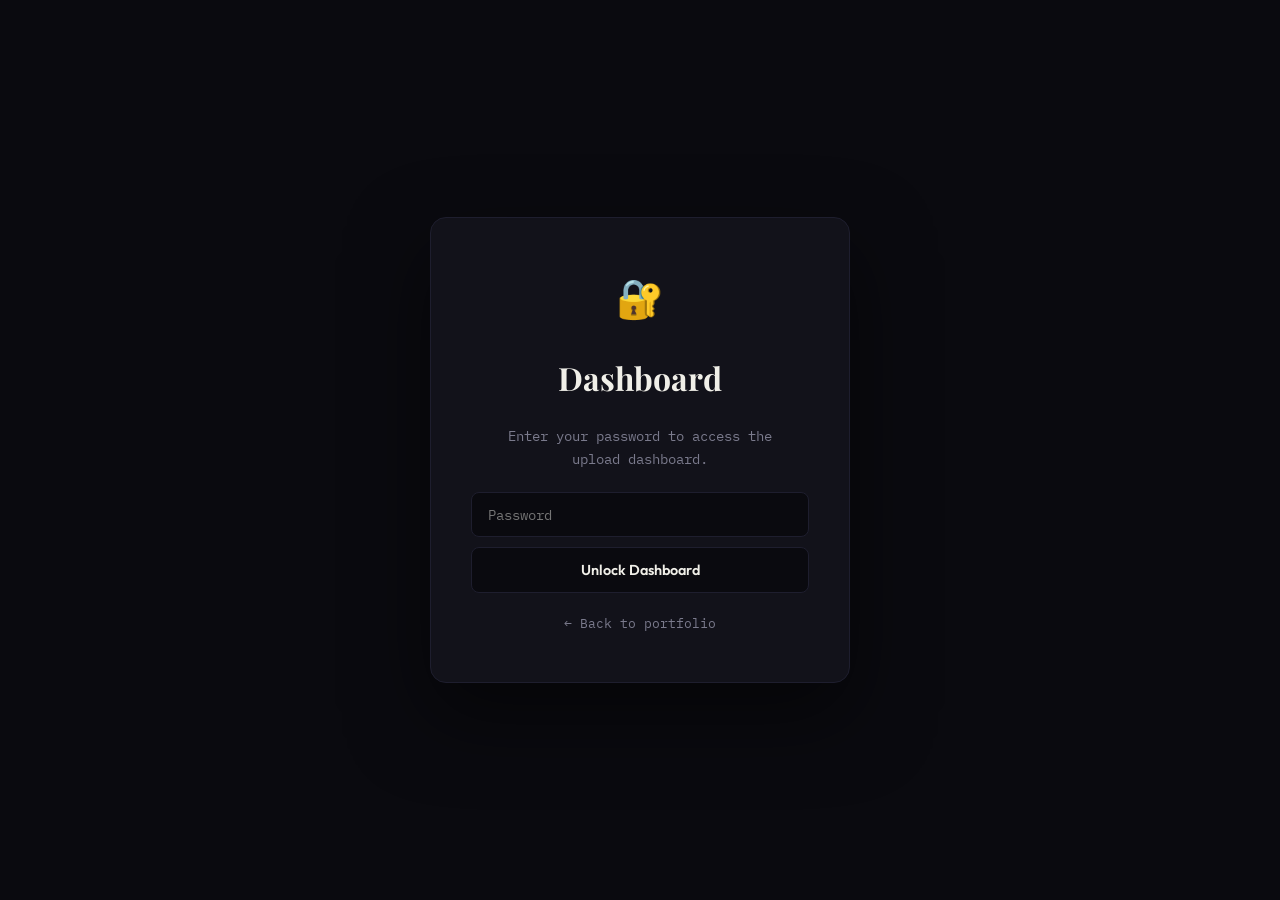
==== upload.html @ 0a5d7e44 "feat: add album notes/descriptions, photo notes, and direct link to live gallery" ====
<!DOCTYPE html>
<html lang="en">
<head>
  <meta charset="UTF-8" />
  <meta name="viewport" content="width=device-width, initial-scale=1.0" />
  <title>Upload Dashboard — Abdul Majeed</title>
  <meta name="robots" content="noindex, nofollow" />
  <link rel="preconnect" href="https://fonts.googleapis.com" />
  <link rel="preconnect" href="https://fonts.gstatic.com" crossorigin />
  <link href="https://fonts.googleapis.com/css2?family=Playfair+Display:wght@400;600;700;900&family=IBM+Plex+Mono:wght@300;400;500&family=Outfit:wght@300;400;500;600;700&display=swap" rel="stylesheet" />
  <link rel="stylesheet" href="style.css" />
  <link rel="stylesheet" href="upload.css?v=3" />
</head>
<body>

  <!-- ─── LOGIN SCREEN ──────────────────────────────────────────── -->
  <div id="login-screen" class="login-screen">
    <div class="login-card">
      <span style="font-size:2.4rem;">🔐</span>
      <h1 class="login-title">Dashboard</h1>
      <p class="login-sub">Enter your password to access the upload dashboard.</p>
      <div style="width:100%;display:flex;flex-direction:column;gap:10px;">
        <input
          id="password-input"
          type="password"
          placeholder="Password"
          autocomplete="current-password"
          style="
            width:100%;box-sizing:border-box;
            background:var(--bg);border:1px solid var(--border);
            border-radius:8px;padding:12px 16px;
            font-family:var(--font-body);font-size:0.9rem;
            color:var(--text);transition:border-color 0.2s;
          "
        />
        <p id="pw-error" style="color:#f07070;font-family:var(--font-body);font-size:0.78rem;display:none;margin:0;">
          ✕ Incorrect password. Try again.
        </p>
        <button id="pw-submit" class="btn-google">Unlock Dashboard</button>
      </div>
      <a href="index.html" class="login-back">← Back to portfolio</a>
    </div>
  </div>

  <!-- ─── DASHBOARD ──────────────────────────────────────────────── -->
  <div id="dashboard" class="dashboard" hidden>

    <!-- Top Bar -->
    <div class="dash-topbar">
      <span class="dash-title">📁 Upload Dashboard</span>
      <div class="dash-topbar-right">
        <a href="explore.html" target="_blank" class="btn-action" style="color:var(--gold);border-color:rgba(201,168,76,0.4);display:inline-flex;align-items:center;gap:6px;text-decoration:none;">
          👁️ View Live Gallery
        </a>
        <span class="dash-user" id="dash-user-email">Abdul Majeed</span>
        <button class="btn-signout-sm" id="sign-out-btn">Lock</button>
      </div>
    </div>

    <!-- Body -->
    <div class="dash-body">

      <!-- Sidebar -->
      <aside class="dash-sidebar" aria-label="Albums sidebar">
        <div class="sidebar-header">
          <span class="sidebar-title">Albums</span>
          <button class="btn-new-album" id="new-album-btn" aria-label="Create new album">+ New</button>
        </div>
        <ul class="album-list" id="album-list" role="list" aria-label="Album list">
          <li class="album-list-loading">Loading…</li>
        </ul>
      </aside>

      <!-- Main Panel -->
      <main class="dash-main" aria-label="Album content panel">

        <!-- Empty state: no album selected -->
        <div class="dash-empty" id="dash-no-album">
          <span class="dash-empty-icon">📂</span>
          <p>Select an album from the sidebar, or create a new one.</p>
        </div>

        <!-- Album panel -->
        <div id="dash-album-panel" hidden>
          <div class="album-panel-header">
            <div>
              <h2 class="album-panel-title" id="panel-album-name"></h2>
              <p class="album-panel-meta" id="panel-album-meta"></p>
            </div>
            <div class="album-panel-actions">
              <button class="btn-action btn-rename" id="rename-album-btn" aria-label="Rename album">Rename</button>
              <button class="btn-action btn-delete-album" id="delete-album-btn" aria-label="Delete album">Delete Album</button>
              <button class="btn-action btn-upload" id="open-upload-btn" aria-label="Upload media">+ Upload Media</button>
            </div>
          </div>

          <ul class="dash-media-grid" id="dash-media-grid" role="list" aria-label="Uploaded media"></ul>
          <p class="dash-media-empty" id="dash-media-empty" hidden>No media in this album yet. Click "Upload Media" to add some.</p>
        </div>

      </main>
    </div>
  </div>

  <!-- ─── NEW ALBUM MODAL ──────────────────────────────────────── -->
  <div class="modal-overlay" id="new-album-modal" hidden role="dialog" aria-modal="true" aria-label="Create new album">
    <div class="modal-card modal-card--sm">
      <div class="modal-header">
        <h2 class="modal-title">New Album</h2>
        <button class="modal-close" id="new-album-close" aria-label="Close">✕</button>
      </div>
      <div class="caption-field">
        <label class="caption-label" for="new-album-name">Album Name</label>
        <input class="caption-input" id="new-album-name" type="text" maxlength="80" placeholder="e.g. Project Photos & Notes" />
      </div>
      <div class="caption-field">
        <label class="caption-label" for="new-album-desc">Album Notes / Description <span class="caption-optional">(optional)</span></label>
        <textarea class="caption-input" id="new-album-desc" rows="3" placeholder="Add notes or background context about this album…"></textarea>
      </div>
      <div class="modal-footer">
        <button class="btn-action" id="cancel-new-album">Cancel</button>
        <button class="btn-action btn-upload" id="confirm-new-album">Create</button>
      </div>
    </div>
  </div>

  <!-- ─── UPLOAD MODAL ─────────────────────────────────────────── -->
  <div class="modal-overlay" id="upload-modal" hidden role="dialog" aria-modal="true" aria-label="Upload media">
    <div class="modal-card">
      <div class="modal-header">
        <h2 class="modal-title">Upload Media</h2>
        <button class="modal-close" id="modal-close" aria-label="Close">✕</button>
      </div>

      <!-- Drop Zone -->
      <div class="drop-zone" id="drop-zone" aria-label="Drop files here or click to browse">
        <input type="file" id="file-input" multiple accept="image/jpeg,image/png,image/gif,video/mp4,video/quicktime,video/webm" aria-label="Select files" />
        <div class="drop-zone-inner">
          <div class="drop-icon" aria-hidden="true">
            <svg width="32" height="32" viewBox="0 0 24 24" fill="none" stroke="currentColor" stroke-width="1.5"><path d="M21 15v4a2 2 0 0 1-2 2H5a2 2 0 0 1-2-2v-4"/><polyline points="17 8 12 3 7 8"/><line x1="12" x2="12" y1="3" y2="15"/></svg>
          </div>
          <p class="drop-label">Drag &amp; drop files here</p>
          <p class="drop-sub">or <span class="drop-browse">browse files</span></p>
          <p class="drop-types">JPG · PNG · GIF · MP4 · MOV · WEBM</p>
        </div>
      </div>

      <!-- Preview list -->
      <div class="preview-list" id="preview-list" hidden aria-label="Files to upload" role="list"></div>

      <!-- Caption -->
      <div class="caption-field">
        <label class="caption-label" for="upload-caption">
          Caption <span class="caption-optional">(optional — applies to all files)</span>
        </label>
        <input class="caption-input" id="upload-caption" type="text" maxlength="200" placeholder="Add a caption for these uploads…" />
      </div>

      <div class="modal-footer">
        <button class="btn-action" id="cancel-upload">Cancel</button>
        <button class="btn-action btn-upload" id="start-upload" disabled>Upload</button>
      </div>
    </div>
  </div>

  <script type="module" src="upload.js?v=3"></script>
</body>
</html>
---- style.css ----
/* ============================================
   DESIGN TOKENS
============================================ */
:root {
  --bg:       #0A0A0F;
  --surface:  #12121A;
  --border:   #1E1E2E;
  --text:     #F0EFE8;
  --muted:    #7A7A8C;
  --gold:     #C9A84C;
  --blue:     #3B8BD4;
  --teal:     #1D9E75;
  --gold-glow: rgba(201,168,76,0.18);
  --blue-glow: rgba(59,139,212,0.18);

  --font-display: 'Playfair Display', Georgia, serif;
  --font-body:    'IBM Plex Mono', monospace;
  --font-ui:      'Outfit', sans-serif;

  --radius: 12px;
  --transition: 0.3s cubic-bezier(0.4,0,0.2,1);
}

/* ============================================
   RESET & BASE
============================================ */
*, *::before, *::after { box-sizing: border-box; margin: 0; padding: 0; }

html { scroll-behavior: smooth; font-size: 16px; }

body {
  background: var(--bg);
  color: var(--text);
  font-family: var(--font-body);
  line-height: 1.7;
  overflow-x: hidden;
  cursor: none;
}

a { color: inherit; text-decoration: none; }
ul { list-style: none; }
img { max-width: 100%; display: block; }

/* ============================================
   CUSTOM CURSOR
============================================ */
#cursor-dot, #cursor-ring {
  position: fixed;
  top: 0; left: 0;
  pointer-events: none;
  z-index: 9999;
  transform: translate(-50%, -50%);
  transition: opacity 0.3s;
}

#cursor-dot {
  width: 6px; height: 6px;
  background: var(--gold);
  border-radius: 50%;
  transition: transform 0.1s;
}

#cursor-ring {
  width: 36px; height: 36px;
  border: 1.5px solid var(--gold);
  border-radius: 50%;
  opacity: 0.6;
  transition: transform 0.15s ease, width 0.3s, height 0.3s, opacity 0.3s;
}

body.cursor-hover #cursor-ring {
  width: 52px; height: 52px;
  opacity: 1;
  border-color: var(--blue);
}

/* ============================================
   NAVIGATION
============================================ */
#navbar {
  position: fixed;
  top: 0; left: 0; right: 0;
  z-index: 1000;
  padding: 20px 0;
  transition: background var(--transition), backdrop-filter var(--transition), padding var(--transition), border-bottom var(--transition);
  border-bottom: 1px solid transparent;
}

#navbar.scrolled {
  background: rgba(10,10,15,0.85);
  backdrop-filter: blur(20px);
  -webkit-backdrop-filter: blur(20px);
  padding: 14px 0;
  border-bottom: 1px solid var(--border);
}

.nav-inner {
  max-width: 1200px;
  margin: 0 auto;
  padding: 0 40px;
  display: flex;
  align-items: center;
  justify-content: space-between;
}

.nav-logo {
  font-family: var(--font-display);
  font-size: 1.5rem;
  font-weight: 700;
  color: var(--gold);
  letter-spacing: 0.05em;
  transition: opacity var(--transition);
}
.nav-logo:hover { opacity: 0.75; }

.nav-links {
  display: flex;
  align-items: center;
  gap: 36px;
}

.nav-link {
  font-family: var(--font-ui);
  font-size: 0.875rem;
  font-weight: 500;
  color: var(--muted);
  letter-spacing: 0.04em;
  transition: color var(--transition);
  position: relative;
}

.nav-link::after {
  content: '';
  position: absolute;
  bottom: -4px; left: 0;
  width: 0; height: 1px;
  background: var(--gold);
  transition: width var(--transition);
}

.nav-link:hover, .nav-link:focus { color: var(--text); }
.nav-link:hover::after { width: 100%; }

.nav-link.nav-cta {
  color: var(--blue);
  border: 1px solid var(--blue);
  padding: 8px 20px;
  border-radius: 6px;
  transition: background var(--transition), color var(--transition);
}
.nav-link.nav-cta:hover { background: var(--blue); color: #fff; }
.nav-link.nav-cta::after { display: none; }

.nav-toggle {
  display: none;
  flex-direction: column;
  gap: 5px;
  background: none;
  border: none;
  cursor: pointer;
  padding: 4px;
}
.nav-toggle span {
  display: block;
  width: 24px; height: 2px;
  background: var(--text);
  border-radius: 2px;
  transition: transform var(--transition), opacity var(--transition);
}

/* ============================================
   HERO SECTION
============================================ */
.hero-section {
  position: relative;
  min-height: 100vh;
  display: flex;
  align-items: center;
  justify-content: flex-start;
  overflow: hidden;
}

#particle-canvas {
  position: absolute;
  inset: 0;
  width: 100%; height: 100%;
  z-index: 0;
}

.hero-grid-overlay {
  position: absolute;
  inset: 0;
  z-index: 1;
  background-image:
    radial-gradient(circle at 1px 1px, rgba(201,168,76,0.07) 1px, transparent 0);
  background-size: 40px 40px;
  pointer-events: none;
}

.hero-content {
  position: relative;
  z-index: 2;
  max-width: 1200px;
  width: 100%;
  margin: 0 auto;
  padding: 120px 40px 80px;
}

.hero-label {
  font-family: var(--font-body);
  font-size: 0.875rem;
  color: var(--gold);
  letter-spacing: 0.15em;
  text-transform: uppercase;
  margin-bottom: 16px;
  opacity: 0;
  transform: translateY(24px);
}

.hero-name {
  font-family: var(--font-display);
  font-size: clamp(52px, 8vw, 96px);
  font-weight: 900;
  color: var(--text);
  line-height: 1.05;
  margin-bottom: 24px;
  background: linear-gradient(135deg, #F0EFE8 0%, #C9A84C 60%, #F0EFE8 100%);
  -webkit-background-clip: text;
  -webkit-text-fill-color: transparent;
  background-clip: text;
  opacity: 0;
  transform: translateY(24px);
}

.hero-subtitle {
  font-family: var(--font-body);
  font-size: clamp(1rem, 2.5vw, 1.25rem);
  color: var(--blue);
  margin-bottom: 24px;
  min-height: 1.8em;
  opacity: 0;
  transform: translateY(24px);
}

.typed-cursor {
  animation: blink 0.9s step-end infinite;
  color: var(--blue);
}

@keyframes blink { 0%,100%{opacity:1;} 50%{opacity:0;} }

.hero-bio {
  font-size: 0.95rem;
  color: var(--muted);
  max-width: 480px;
  line-height: 1.8;
  margin-bottom: 40px;
  opacity: 0;
  transform: translateY(24px);
}

.hero-ctas {
  display: flex;
  gap: 16px;
  flex-wrap: wrap;
  opacity: 0;
  transform: translateY(24px);
}

.btn {
  font-family: var(--font-ui);
  font-size: 0.9rem;
  font-weight: 600;
  padding: 14px 32px;
  border-radius: 8px;
  border: none;
  cursor: pointer;
  transition: all var(--transition);
  letter-spacing: 0.03em;
  display: inline-flex;
  align-items: center;
  gap: 8px;
}

.btn-primary {
  background: var(--gold);
  color: #0A0A0F;
}
.btn-primary:hover {
  background: #e0bb55;
  transform: translateY(-2px);
  box-shadow: 0 8px 32px rgba(201,168,76,0.35);
}

.btn-outline {
  background: transparent;
  color: var(--text);
  border: 1.5px solid var(--border);
}
.btn-outline:hover {
  border-color: var(--gold);
  color: var(--gold);
  transform: translateY(-2px);
  box-shadow: 0 8px 32px var(--gold-glow);
}

.hero-scroll-hint {
  position: absolute;
  bottom: 40px;
  left: 50%;
  transform: translateX(-50%);
  display: flex;
  flex-direction: column;
  align-items: center;
  gap: 8px;
  z-index: 2;
  opacity: 0.45;
  animation: scrollBounce 2s ease-in-out infinite;
}
.scroll-line {
  width: 1px;
  height: 50px;
  background: linear-gradient(to bottom, transparent, var(--gold));
}
.scroll-text {
  font-family: var(--font-body);
  font-size: 0.65rem;
  letter-spacing: 0.2em;
  color: var(--gold);
  text-transform: uppercase;
  transform: rotate(90deg);
}
@keyframes scrollBounce {
  0%,100%{transform:translateX(-50%) translateY(0);}
  50%{transform:translateX(-50%) translateY(8px);}
}

/* Hero text animation states */
.reveal-hero.animated {
  animation: heroReveal 0.8s cubic-bezier(0.16,1,0.3,1) forwards;
}
@keyframes heroReveal {
  to { opacity: 1; transform: translateY(0); }
}

/* ============================================
   SECTIONS (shared)
============================================ */
.section { padding: 100px 0; }
.section-dark { background: var(--surface); }

.container {
  max-width: 1200px;
  margin: 0 auto;
  padding: 0 40px;
}

.section-label {
  font-family: var(--font-body);
  font-size: 0.8rem;
  color: var(--gold);
  letter-spacing: 0.1em;
  margin-bottom: 16px;
}

.section-heading {
  font-family: var(--font-display);
  font-size: clamp(2rem, 4vw, 3rem);
  font-weight: 700;
  color: var(--text);
  margin-bottom: 56px;
  line-height: 1.2;
}

/* Scroll reveal */
.reveal-section {
  opacity: 0;
  transform: translateY(32px);
  transition: opacity 0.7s cubic-bezier(0.16,1,0.3,1), transform 0.7s cubic-bezier(0.16,1,0.3,1);
}
.reveal-section.visible {
  opacity: 1;
  transform: translateY(0);
}

/* ============================================
   ABOUT SECTION
============================================ */
.about-grid {
  display: grid;
  grid-template-columns: 1fr 1fr;
  gap: 64px;
  align-items: start;
}

.about-body {
  font-size: 0.9rem;
  color: var(--muted);
  margin-bottom: 18px;
  line-height: 1.85;
}

.stats-grid {
  display: grid;
  grid-template-columns: 1fr 1fr;
  gap: 20px;
  position: sticky;
  top: 100px;
}

.stat-card {
  background: var(--surface);
  border: 1px solid var(--border);
  border-top: 3px solid var(--gold);
  border-radius: var(--radius);
  padding: 24px 20px;
  display: flex;
  flex-direction: column;
  gap: 8px;
  transition: border-color var(--transition), box-shadow var(--transition), transform var(--transition);
}

.stat-card:hover {
  border-color: var(--gold);
  box-shadow: 0 0 24px var(--gold-glow);
  transform: translateY(-4px);
}

.stat-value {
  font-family: var(--font-display);
  font-size: 1.05rem;
  font-weight: 700;
  color: var(--text);
  line-height: 1.3;
}

.stat-label {
  font-family: var(--font-body);
  font-size: 0.75rem;
  color: var(--muted);
  letter-spacing: 0.05em;
}

/* ============================================
   EXPERIENCE TIMELINE
============================================ */
.timeline {
  position: relative;
  display: flex;
  flex-direction: column;
  gap: 0;
}

.timeline::before {
  content: '';
  position: absolute;
  left: 50%;
  top: 0; bottom: 0;
  width: 1px;
  background: linear-gradient(to bottom, transparent, var(--border) 5%, var(--border) 95%, transparent);
  transform: translateX(-50%);
}

.timeline-entry {
  display: flex;
  width: 100%;
  position: relative;
  padding-bottom: 56px;
}

.timeline-entry[data-side="left"] { justify-content: flex-start; }
.timeline-entry[data-side="right"] { justify-content: flex-end; }

.timeline-entry .timeline-card {
  width: calc(50% - 48px);
}

.timeline-entry[data-side="right"] .timeline-card { text-align: left; }

.timeline-dot {
  position: absolute;
  left: 50%;
  top: 24px;
  transform: translateX(-50%);
  width: 14px; height: 14px;
  background: var(--gold);
  border-radius: 50%;
  border: 3px solid var(--bg);
  box-shadow: 0 0 0 1px var(--gold), 0 0 16px var(--gold-glow);
  z-index: 1;
  transition: box-shadow var(--transition);
}

.timeline-entry:hover .timeline-dot {
  box-shadow: 0 0 0 1px var(--gold), 0 0 28px rgba(201,168,76,0.5);
}

.timeline-card {
  background: var(--bg);
  border: 1px solid var(--border);
  border-radius: var(--radius);
  padding: 28px 28px 32px;
  transition: border-color var(--transition), box-shadow var(--transition), transform var(--transition);
}

.timeline-card:hover {
  border-color: var(--gold);
  box-shadow: 0 0 32px var(--gold-glow);
  transform: translateY(-4px);
}

.timeline-header {
  display: flex;
  gap: 12px;
  align-items: center;
  flex-wrap: wrap;
  margin-bottom: 12px;
}

.timeline-date {
  font-family: var(--font-body);
  font-size: 0.75rem;
  color: var(--muted);
  letter-spacing: 0.05em;
}

.timeline-type {
  font-family: var(--font-ui);
  font-size: 0.7rem;
  font-weight: 600;
  background: var(--border);
  color: var(--blue);
  padding: 3px 10px;
  border-radius: 20px;
  letter-spacing: 0.04em;
}

.timeline-role {
  font-family: var(--font-display);
  font-size: 1.2rem;
  font-weight: 700;
  color: var(--text);
  margin-bottom: 4px;
}

.timeline-company {
  font-family: var(--font-body);
  font-size: 0.82rem;
  color: var(--gold);
  margin-bottom: 16px;
  letter-spacing: 0.05em;
}

.timeline-list {
  display: flex;
  flex-direction: column;
  gap: 8px;
  padding-left: 14px;
}

.timeline-list li {
  font-size: 0.82rem;
  color: var(--muted);
  line-height: 1.65;
  position: relative;
}

.timeline-list li::before {
  content: '—';
  position: absolute;
  left: -16px;
  color: var(--border);
}

.timeline-achievements {
  margin-top: 20px;
  padding-top: 16px;
  border-top: 1px solid var(--border);
}

.achievements-label {
  font-family: var(--font-ui);
  font-size: 0.72rem;
  font-weight: 600;
  letter-spacing: 0.1em;
  color: var(--gold);
  text-transform: uppercase;
  margin-bottom: 10px;
}

.achievements-list {
  display: flex;
  flex-direction: column;
  gap: 8px;
}

.achievements-list li {
  font-size: 0.82rem;
  color: var(--text);
  line-height: 1.6;
  padding-left: 18px;
  position: relative;
}

.achievements-list li::before {
  content: '★';
  position: absolute;
  left: 0;
  color: var(--gold);
  font-size: 0.7rem;
  top: 2px;
}

/* ============================================
   PROJECTS GRID
============================================ */
.projects-grid {
  display: grid;
  grid-template-columns: repeat(3, 1fr);
  gap: 24px;
}

.project-card {
  background: var(--surface);
  border: 1px solid var(--border);
  border-radius: var(--radius);
  overflow: hidden;
  transition: transform var(--transition), border-color var(--transition), box-shadow var(--transition);
  cursor: pointer;
}

.project-card:hover {
  transform: translateY(-6px);
  border-color: var(--gold);
  box-shadow: 0 16px 48px var(--gold-glow), 0 0 0 1px rgba(201,168,76,0.1);
}

.project-card.project-internal:hover {
  border-color: var(--teal);
  box-shadow: 0 16px 48px rgba(29,158,117,0.15);
}

.project-card-inner {
  padding: 28px 24px;
  display: flex;
  flex-direction: column;
  gap: 12px;
  height: 100%;
}

.project-header {
  display: flex;
  justify-content: space-between;
  align-items: flex-start;
}

.project-number {
  font-family: var(--font-body);
  font-size: 0.7rem;
  color: var(--border);
  letter-spacing: 0.1em;
}

.project-tags {
  display: flex;
  gap: 6px;
  flex-wrap: wrap;
  justify-content: flex-end;
}

.tag {
  font-family: var(--font-ui);
  font-size: 0.65rem;
  font-weight: 600;
  background: rgba(59,139,212,0.12);
  color: var(--blue);
  border: 1px solid rgba(59,139,212,0.25);
  padding: 3px 8px;
  border-radius: 4px;
  letter-spacing: 0.04em;
}

.project-name {
  font-family: var(--font-display);
  font-size: 1.2rem;
  font-weight: 700;
  color: var(--text);
  line-height: 1.3;
}

.project-subtitle {
  font-family: var(--font-body);
  font-size: 0.75rem;
  color: var(--gold);
  letter-spacing: 0.04em;
}

.project-desc {
  font-size: 0.83rem;
  color: var(--muted);
  line-height: 1.7;
  flex: 1;
}

.project-link {
  font-family: var(--font-ui);
  font-size: 0.8rem;
  font-weight: 600;
  color: var(--blue);
  display: inline-flex;
  align-items: center;
  gap: 6px;
  margin-top: auto;
  padding-top: 16px;
  border-top: 1px solid var(--border);
  transition: color var(--transition), gap var(--transition);
}
.project-link:hover { color: var(--gold); gap: 10px; }

.project-link.internal {
  color: var(--teal);
  cursor: default;
}

/* ============================================
   SKILLS SECTION
============================================ */
.skills-container {
  display: flex;
  flex-direction: column;
  gap: 40px;
}

.skill-group {
  display: flex;
  flex-direction: column;
  gap: 16px;
}

.skill-group-label {
  font-family: var(--font-ui);
  font-size: 0.8rem;
  font-weight: 600;
  letter-spacing: 0.1em;
  text-transform: uppercase;
  color: var(--muted);
  padding-bottom: 12px;
  border-bottom: 1px solid var(--border);
}

.skill-tags {
  display: flex;
  flex-wrap: wrap;
  gap: 10px;
}

.skill-tag {
  font-family: var(--font-body);
  font-size: 0.8rem;
  background: var(--bg);
  color: var(--muted);
  border: 1px solid var(--border);
  padding: 8px 16px;
  border-radius: 40px;
  transition: all var(--transition);
  cursor: default;
}

.skill-tag:hover {
  border-color: var(--teal);
  color: var(--teal);
  background: rgba(29,158,117,0.08);
  box-shadow: 0 0 16px rgba(29,158,117,0.12);
}

/* ============================================
   CONTACT SECTION
============================================ */
.contact-intro {
  font-size: 0.95rem;
  color: var(--muted);
  margin-bottom: 48px;
  max-width: 480px;
}

.contact-links {
  display: flex;
  flex-direction: column;
  gap: 2px;
}

.contact-row {
  display: flex;
  align-items: center;
  justify-content: space-between;
  padding: 22px 28px;
  background: var(--surface);
  border: 1px solid var(--border);
  border-radius: var(--radius);
  transition: all var(--transition);
  gap: 16px;
}

.contact-row:hover {
  border-color: var(--gold);
  background: rgba(201,168,76,0.05);
  transform: translateX(6px);
}

.contact-row:hover .contact-label,
.contact-row:hover .contact-value,
.contact-row:hover .contact-arrow {
  color: var(--gold);
}

.contact-row-left {
  display: flex;
  align-items: center;
  gap: 14px;
}

.contact-icon {
  color: var(--muted);
  transition: color var(--transition);
  flex-shrink: 0;
}

.contact-label {
  font-family: var(--font-ui);
  font-size: 0.9rem;
  font-weight: 600;
  color: var(--text);
  transition: color var(--transition);
  white-space: nowrap;
}

.contact-row-right {
  display: flex;
  align-items: center;
  gap: 16px;
}

.contact-value {
  font-family: var(--font-body);
  font-size: 0.82rem;
  color: var(--muted);
  transition: color var(--transition);
}

.contact-arrow {
  font-size: 1.1rem;
  color: var(--border);
  transition: color var(--transition), transform var(--transition);
}

.contact-row:hover .contact-arrow {
  transform: translateX(4px);
}

/* ============================================
   FOOTER
============================================ */
.footer {
  background: var(--surface);
  border-top: 1px solid var(--border);
  padding: 32px 0;
  text-align: center;
}

.footer-text {
  font-family: var(--font-body);
  font-size: 0.8rem;
  color: var(--muted);
  margin-bottom: 8px;
}

.footer-link {
  font-family: var(--font-body);
  font-size: 0.8rem;
  color: var(--gold);
  opacity: 0.7;
  transition: opacity var(--transition);
}
.footer-link:hover { opacity: 1; }

/* ============================================
   RESPONSIVE BREAKPOINTS
============================================ */
@media (max-width: 1200px) {
  .projects-grid { grid-template-columns: repeat(2, 1fr); }
}

@media (max-width: 900px) {
  .about-grid { grid-template-columns: 1fr; gap: 48px; }
  .stats-grid { position: static; }

  .timeline::before { left: 20px; }
  .timeline-entry { justify-content: flex-end !important; }
  .timeline-entry .timeline-card { width: calc(100% - 56px); }
  .timeline-dot { left: 20px; }
}

@media (max-width: 768px) {
  .section { padding: 72px 0; }
  .container { padding: 0 24px; }
  .hero-content { padding: 100px 24px 60px; }

  .nav-inner { padding: 0 24px; }
  .nav-links {
    display: none;
    position: fixed;
    top: 0; left: 0; right: 0; bottom: 0;
    background: rgba(10,10,15,0.97);
    flex-direction: column;
    justify-content: center;
    align-items: center;
    gap: 28px;
    z-index: 999;
  }
  .nav-links.open { display: flex; }
  .nav-link { font-size: 1.2rem; }
  .nav-toggle { display: flex; position: relative; z-index: 1001; }

  .projects-grid { grid-template-columns: 1fr; }
  .stats-grid { grid-template-columns: 1fr 1fr; }

  .contact-row { flex-direction: column; align-items: flex-start; gap: 8px; }
  .contact-row-right { width: 100%; justify-content: space-between; }

  .hero-scroll-hint { display: none; }
}

/* ============================================
   PREFERS REDUCED MOTION
============================================ */
@media (prefers-reduced-motion: reduce) {
  *, *::before, *::after {
    animation-duration: 0.01ms !important;
    transition-duration: 0.01ms !important;
  }
  #particle-canvas { display: none; }
  .reveal-hero, .reveal-section { opacity: 1; transform: none; }
  html { scroll-behavior: auto; }
}

/* ============================================
   STAGGER DELAYS FOR REVEALS
============================================ */
.reveal-section:nth-child(2) { transition-delay: 0.1s; }
.reveal-section:nth-child(3) { transition-delay: 0.2s; }
.reveal-section:nth-child(4) { transition-delay: 0.3s; }
---- upload.css ----
/* ============================================
   UPLOAD DASHBOARD STYLES
============================================ */

/* Restore normal mouse cursor for upload dashboard */
html, body {
  cursor: auto !important;
}
button, a, input, select, textarea, [role="button"], .btn-google, .btn-action, .drop-zone {
  cursor: pointer !important;
}
input[type="text"], input[type="password"] {
  cursor: text !important;
}

[hidden], #login-screen[hidden], #dashboard[hidden] {
  display: none !important;
}

/* ─── LOGIN SCREEN ───────────────────────── */
.login-screen {
  position: fixed;
  inset: 0;
  background: var(--bg);
  display: flex;
  align-items: center;
  justify-content: center;
  z-index: 100;
  padding: 24px;
}

.login-card {
  background: var(--surface);
  border: 1px solid var(--border);
  border-radius: 16px;
  padding: 48px 40px;
  max-width: 420px;
  width: 100%;
  text-align: center;
  display: flex;
  flex-direction: column;
  align-items: center;
  gap: 20px;
  box-shadow: 0 32px 80px rgba(0,0,0,0.5);
}

.login-card--denied {
  border-color: rgba(220, 80, 80, 0.3);
}

.login-title {
  font-family: var(--font-display);
  font-size: 2rem;
  font-weight: 700;
  color: var(--text);
}

.login-sub {
  font-family: var(--font-body);
  font-size: 0.85rem;
  color: var(--muted);
  line-height: 1.7;
  max-width: 300px;
}

.denied-icon {
  font-size: 3rem;
  display: block;
}

.btn-google {
  display: inline-flex;
  align-items: center;
  gap: 12px;
  font-family: var(--font-ui);
  font-size: 0.9rem;
  font-weight: 600;
  color: var(--text);
  background: var(--bg);
  border: 1px solid var(--border);
  border-radius: 8px;
  padding: 13px 28px;
  cursor: pointer;
  transition: all 0.25s;
  width: 100%;
  justify-content: center;
}
.btn-google:hover {
  border-color: var(--gold);
  color: var(--gold);
  background: rgba(201,168,76,0.06);
  box-shadow: 0 4px 20px var(--gold-glow);
}

.btn-signout {
  background: rgba(220,80,80,0.08);
  border-color: rgba(220,80,80,0.3);
  color: #f07070;
}
.btn-signout:hover {
  background: rgba(220,80,80,0.15);
  border-color: #f07070;
  color: #f07070;
}

.login-back {
  font-family: var(--font-body);
  font-size: 0.8rem;
  color: var(--muted);
  transition: color 0.2s;
}
.login-back:hover { color: var(--gold); }

/* ─── DASHBOARD LAYOUT ──────────────────── */
.dashboard {
  min-height: 100vh;
  display: flex;
  flex-direction: column;
  background: var(--bg);
}

.dash-topbar {
  position: sticky;
  top: 0;
  z-index: 200;
  display: flex;
  align-items: center;
  gap: 20px;
  padding: 0 32px;
  height: 60px;
  background: rgba(10,10,15,0.9);
  backdrop-filter: blur(16px);
  border-bottom: 1px solid var(--border);
}

.dash-title {
  font-family: var(--font-ui);
  font-size: 0.85rem;
  font-weight: 600;
  color: var(--muted);
  letter-spacing: 0.04em;
}

.dash-topbar-right {
  margin-left: auto;
  display: flex;
  align-items: center;
  gap: 16px;
}

.dash-user {
  font-family: var(--font-body);
  font-size: 0.75rem;
  color: var(--muted);
  letter-spacing: 0.03em;
}

.btn-signout-sm {
  font-family: var(--font-ui);
  font-size: 0.75rem;
  font-weight: 600;
  color: var(--muted);
  background: transparent;
  border: 1px solid var(--border);
  border-radius: 6px;
  padding: 6px 14px;
  cursor: pointer;
  transition: all 0.2s;
}
.btn-signout-sm:hover { color: #f07070; border-color: rgba(220,80,80,0.4); }

.dash-body {
  display: flex;
  flex: 1;
  min-height: 0;
}

/* ─── SIDEBAR ────────────────────────────── */
.dash-sidebar {
  width: 260px;
  flex-shrink: 0;
  background: var(--surface);
  border-right: 1px solid var(--border);
  display: flex;
  flex-direction: column;
  overflow-y: auto;
}

.sidebar-header {
  display: flex;
  align-items: center;
  justify-content: space-between;
  padding: 20px 20px 12px;
  border-bottom: 1px solid var(--border);
  position: sticky;
  top: 0;
  background: var(--surface);
  z-index: 1;
}

.sidebar-title {
  font-family: var(--font-ui);
  font-size: 0.8rem;
  font-weight: 700;
  letter-spacing: 0.08em;
  text-transform: uppercase;
  color: var(--muted);
}

.btn-new-album {
  font-family: var(--font-ui);
  font-size: 0.75rem;
  font-weight: 700;
  color: var(--gold);
  background: rgba(201,168,76,0.1);
  border: 1px solid rgba(201,168,76,0.25);
  border-radius: 6px;
  padding: 5px 12px;
  cursor: pointer;
  transition: all 0.2s;
}
.btn-new-album:hover { background: rgba(201,168,76,0.2); }

.album-list {
  flex: 1;
  padding: 10px 0;
}

.album-list-loading {
  padding: 20px;
  font-family: var(--font-body);
  font-size: 0.8rem;
  color: var(--muted);
  list-style: none;
}

.album-list-item {
  display: flex;
  align-items: center;
  justify-content: space-between;
  padding: 10px 20px;
  cursor: pointer;
  border-left: 3px solid transparent;
  transition: all 0.2s;
  gap: 10px;
  list-style: none;
}

.album-list-item:hover { background: rgba(255,255,255,0.04); }

.album-list-item.active {
  border-left-color: var(--gold);
  background: rgba(201,168,76,0.06);
}

.album-list-item.active .album-list-name { color: var(--gold); }

.album-list-name {
  font-family: var(--font-ui);
  font-size: 0.85rem;
  font-weight: 500;
  color: var(--text);
  flex: 1;
  white-space: nowrap;
  overflow: hidden;
  text-overflow: ellipsis;
  transition: color 0.2s;
}

.album-list-count {
  font-family: var(--font-body);
  font-size: 0.7rem;
  color: var(--muted);
  white-space: nowrap;
}

/* ─── MAIN PANEL ─────────────────────────── */
.dash-main {
  flex: 1;
  padding: 32px;
  overflow-y: auto;
  min-height: 0;
}

.dash-empty {
  height: 100%;
  min-height: 300px;
  display: flex;
  flex-direction: column;
  align-items: center;
  justify-content: center;
  gap: 12px;
  color: var(--muted);
  font-family: var(--font-body);
  font-size: 0.9rem;
  text-align: center;
}
.dash-empty-icon { font-size: 2rem; }

.album-panel-header {
  display: flex;
  align-items: flex-start;
  justify-content: space-between;
  gap: 20px;
  margin-bottom: 28px;
  flex-wrap: wrap;
}

.album-panel-title {
  font-family: var(--font-display);
  font-size: 1.6rem;
  font-weight: 700;
  color: var(--text);
  margin-bottom: 4px;
}

.album-panel-meta {
  font-family: var(--font-body);
  font-size: 0.75rem;
  color: var(--muted);
}

.album-panel-actions {
  display: flex;
  gap: 10px;
  flex-wrap: wrap;
  align-items: center;
}

.btn-action {
  font-family: var(--font-ui);
  font-size: 0.78rem;
  font-weight: 600;
  padding: 8px 16px;
  border-radius: 6px;
  border: 1px solid var(--border);
  cursor: pointer;
  transition: all 0.2s;
  background: transparent;
  color: var(--muted);
}
.btn-action:hover { border-color: var(--muted); color: var(--text); }

.btn-rename:hover  { border-color: var(--blue); color: var(--blue); }
.btn-delete-album:hover { border-color: #f07070; color: #f07070; }

.btn-upload {
  background: var(--gold);
  border-color: var(--gold);
  color: #0A0A0F;
  font-weight: 700;
}
.btn-upload:hover { background: #e0bb55; border-color: #e0bb55; color: #0A0A0F; }

/* ─── DASHBOARD MEDIA GRID ──────────────── */
.dash-media-grid {
  display: grid;
  grid-template-columns: repeat(auto-fill, minmax(180px, 1fr));
  gap: 16px;
}

.dash-media-item {
  background: var(--surface);
  border: 1px solid var(--border);
  border-radius: 10px;
  overflow: hidden;
  list-style: none;
  transition: border-color 0.2s, box-shadow 0.2s;
}
.dash-media-item:hover { border-color: var(--border); box-shadow: 0 4px 16px rgba(0,0,0,0.3); }

.dash-media-thumb {
  width: 100%;
  aspect-ratio: 1;
  object-fit: cover;
  display: block;
  background: var(--bg);
}

.dash-media-thumb-video {
  width: 100%;
  aspect-ratio: 1;
  object-fit: cover;
  display: block;
  background: var(--bg);
}

.dash-media-info {
  padding: 10px 12px;
  display: flex;
  flex-direction: column;
  gap: 8px;
}

.dash-media-caption-input {
  font-family: var(--font-body);
  font-size: 0.72rem;
  color: var(--text);
  background: var(--bg);
  border: 1px solid var(--border);
  border-radius: 5px;
  padding: 5px 8px;
  width: 100%;
  transition: border-color 0.2s;
}
.dash-media-caption-input:focus { outline: none; border-color: var(--gold); }

.dash-media-actions {
  display: flex;
  gap: 6px;
}

.btn-caption-save,
.btn-media-delete {
  font-family: var(--font-ui);
  font-size: 0.68rem;
  font-weight: 600;
  padding: 4px 10px;
  border-radius: 5px;
  border: 1px solid var(--border);
  cursor: pointer;
  transition: all 0.2s;
  background: transparent;
}

.btn-caption-save { color: var(--teal); border-color: rgba(29,158,117,0.3); }
.btn-caption-save:hover { background: rgba(29,158,117,0.1); border-color: var(--teal); }

.btn-media-delete { color: #f07070; border-color: rgba(220,80,80,0.3); }
.btn-media-delete:hover { background: rgba(220,80,80,0.1); border-color: #f07070; }

.dash-media-empty {
  padding: 60px 24px;
  text-align: center;
  font-family: var(--font-body);
  font-size: 0.85rem;
  color: var(--muted);
}

/* ─── MODALS ─────────────────────────────── */
.modal-overlay {
  position: fixed;
  inset: 0;
  z-index: 500;
  background: rgba(0,0,0,0.75);
  backdrop-filter: blur(6px);
  display: flex;
  align-items: center;
  justify-content: center;
  padding: 24px;
}

.modal-overlay[hidden] { display: none; }

.modal-card {
  background: var(--surface);
  border: 1px solid var(--border);
  border-radius: 16px;
  padding: 32px;
  width: 100%;
  max-width: 560px;
  max-height: 90vh;
  overflow-y: auto;
  box-shadow: 0 32px 80px rgba(0,0,0,0.6);
}

.modal-card--sm { max-width: 380px; }

.modal-header {
  display: flex;
  align-items: center;
  justify-content: space-between;
  margin-bottom: 24px;
}

.modal-title {
  font-family: var(--font-display);
  font-size: 1.3rem;
  font-weight: 700;
  color: var(--text);
}

.modal-close {
  background: none;
  border: 1px solid var(--border);
  border-radius: 50%;
  width: 32px; height: 32px;
  color: var(--muted);
  cursor: pointer;
  display: flex; align-items: center; justify-content: center;
  font-size: 0.85rem;
  transition: all 0.2s;
}
.modal-close:hover { color: var(--text); border-color: var(--text); }

/* ─── DROP ZONE ──────────────────────────── */
.drop-zone {
  border: 2px dashed var(--gold);
  border-radius: 12px;
  padding: 40px 24px;
  text-align: center;
  cursor: pointer;
  position: relative;
  transition: background 0.2s, border-color 0.2s;
  margin-bottom: 20px;
}

.drop-zone:hover,
.drop-zone.drag-over {
  background: rgba(201,168,76,0.05);
  border-color: #e0bb55;
}

.drop-zone input[type="file"] {
  position: absolute;
  inset: 0;
  opacity: 0;
  cursor: pointer;
  width: 100%;
  height: 100%;
}

.drop-zone-inner { pointer-events: none; }

.drop-icon { color: var(--gold); margin-bottom: 12px; }

.drop-label {
  font-family: var(--font-ui);
  font-size: 0.95rem;
  font-weight: 600;
  color: var(--text);
  margin-bottom: 6px;
}

.drop-sub {
  font-family: var(--font-body);
  font-size: 0.82rem;
  color: var(--muted);
  margin-bottom: 8px;
}

.drop-browse { color: var(--gold); text-decoration: underline; }

.drop-types {
  font-family: var(--font-body);
  font-size: 0.7rem;
  color: var(--border);
  letter-spacing: 0.08em;
}

/* ─── CAPTION FIELD ──────────────────────── */
.caption-field { margin-bottom: 20px; }

.caption-label {
  display: block;
  font-family: var(--font-ui);
  font-size: 0.78rem;
  font-weight: 600;
  color: var(--muted);
  letter-spacing: 0.04em;
  margin-bottom: 8px;
}

.caption-optional {
  font-weight: 400;
  color: var(--border);
}

.caption-input {
  width: 100%;
  background: var(--bg);
  border: 1px solid var(--border);
  border-radius: 8px;
  padding: 11px 14px;
  font-family: var(--font-body);
  font-size: 0.85rem;
  color: var(--text);
  transition: border-color 0.2s;
}
.caption-input:focus { outline: none; border-color: var(--gold); }
.caption-input::placeholder { color: var(--muted); }

/* ─── PREVIEW LIST ───────────────────────── */
.preview-list {
  display: flex;
  flex-direction: column;
  gap: 10px;
  margin-bottom: 20px;
  max-height: 260px;
  overflow-y: auto;
}

.preview-item {
  display: flex;
  align-items: center;
  gap: 12px;
  background: var(--bg);
  border: 1px solid var(--border);
  border-radius: 8px;
  padding: 10px 12px;
}

.preview-thumb {
  width: 48px; height: 48px;
  object-fit: cover;
  border-radius: 6px;
  flex-shrink: 0;
  background: var(--border);
}

.preview-thumb-video {
  width: 48px; height: 48px;
  border-radius: 6px;
  flex-shrink: 0;
  background: var(--border);
  display: flex; align-items: center; justify-content: center;
  color: var(--muted);
  font-size: 1.2rem;
}

.preview-info {
  flex: 1;
  min-width: 0;
}

.preview-name {
  font-family: var(--font-body);
  font-size: 0.78rem;
  color: var(--text);
  white-space: nowrap;
  overflow: hidden;
  text-overflow: ellipsis;
  margin-bottom: 4px;
}

.preview-size {
  font-family: var(--font-body);
  font-size: 0.7rem;
  color: var(--muted);
}

.preview-progress {
  width: 100%;
  height: 4px;
  background: var(--border);
  border-radius: 2px;
  margin-top: 6px;
  overflow: hidden;
}

.preview-progress-bar {
  height: 100%;
  background: var(--gold);
  border-radius: 2px;
  width: 0%;
  transition: width 0.3s;
}

.preview-status {
  font-family: var(--font-body);
  font-size: 0.7rem;
  white-space: nowrap;
}
.preview-status--done    { color: var(--teal); }
.preview-status--error   { color: #f07070; }
.preview-status--pending { color: var(--muted); }

/* ─── MODAL FOOTER ───────────────────────── */
.modal-footer {
  display: flex;
  justify-content: flex-end;
  gap: 12px;
  padding-top: 4px;
}

/* ─── TOAST NOTIFICATION ─────────────────── */
#toast {
  position: fixed;
  bottom: 28px;
  right: 28px;
  z-index: 9999;
  background: var(--surface);
  border: 1px solid var(--border);
  border-radius: 10px;
  padding: 14px 20px;
  font-family: var(--font-ui);
  font-size: 0.85rem;
  color: var(--text);
  box-shadow: 0 8px 32px rgba(0,0,0,0.4);
  display: flex;
  align-items: center;
  gap: 10px;
  transform: translateY(16px);
  opacity: 0;
  transition: all 0.3s cubic-bezier(0.4,0,0.2,1);
  pointer-events: none;
  max-width: 340px;
}

#toast.show { opacity: 1; transform: translateY(0); }
#toast.toast-success { border-color: rgba(29,158,117,0.4); }
#toast.toast-error   { border-color: rgba(220,80,80,0.4); }

/* ─── RESPONSIVE ─────────────────────────── */
@media (max-width: 768px) {
  .dash-body { flex-direction: column; }
  .dash-sidebar { width: 100%; border-right: none; border-bottom: 1px solid var(--border); max-height: 220px; }
  .dash-main { padding: 20px 16px; }
  .album-panel-header { flex-direction: column; align-items: flex-start; }
  .dash-topbar { padding: 0 16px; }
  .dash-user { display: none; }
}
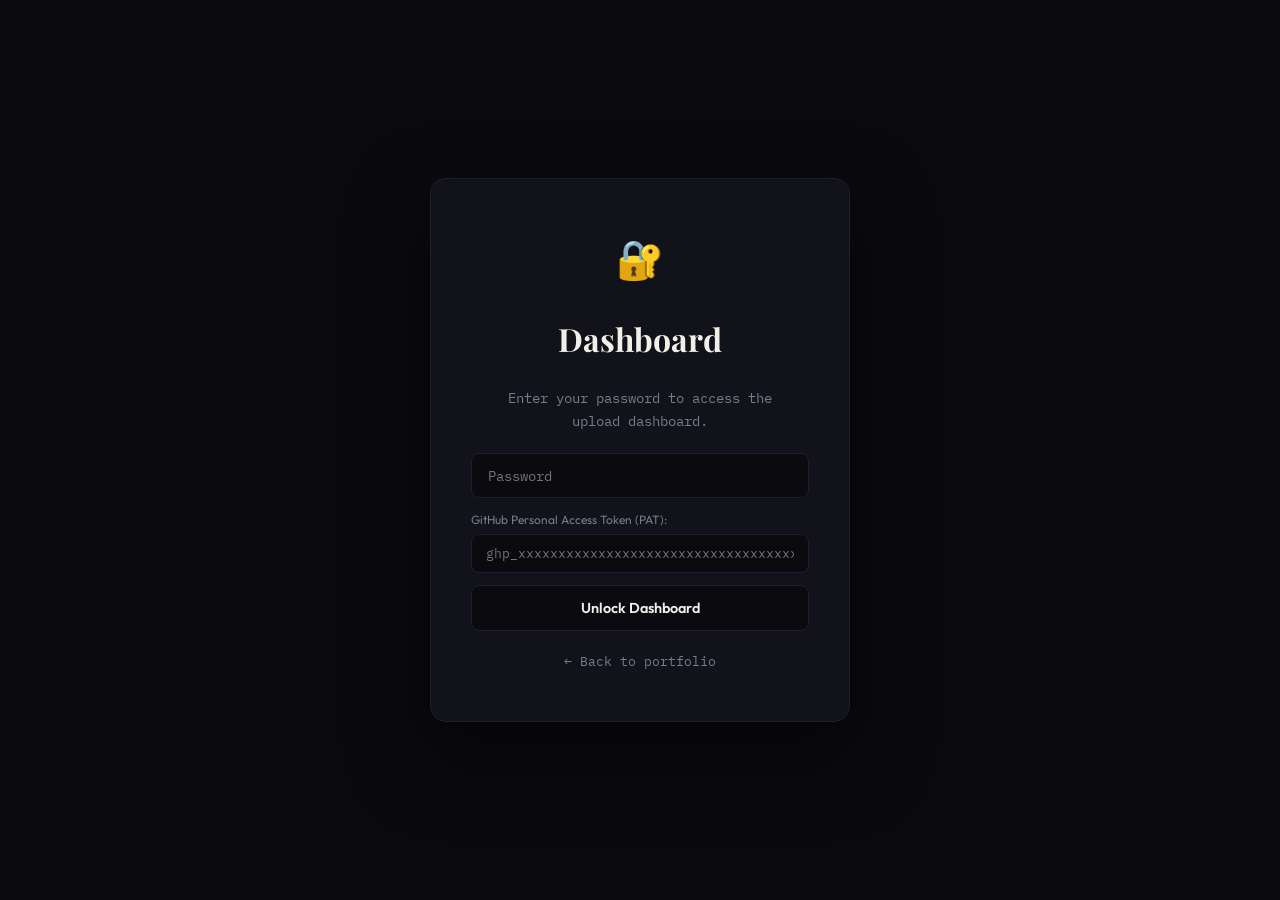
==== commit e74e8f9c: "feat: add PAT token field and browser storage to resolve 401 error" ====
--- a/upload.html
+++ b/upload.html
@@ -19,7 +19,7 @@
       <span style="font-size:2.4rem;">🔐</span>
       <h1 class="login-title">Dashboard</h1>
       <p class="login-sub">Enter your password to access the upload dashboard.</p>
-      <div style="width:100%;display:flex;flex-direction:column;gap:10px;">
+      <div style="width:100%;display:flex;flex-direction:column;gap:12px;">
         <input
           id="password-input"
           type="password"
@@ -33,8 +33,25 @@
             color:var(--text);transition:border-color 0.2s;
           "
         />
+        <div style="text-align:left;">
+          <label style="font-family:var(--font-ui);font-size:0.75rem;color:var(--muted);display:block;margin-bottom:4px;">
+            GitHub Personal Access Token (PAT):
+          </label>
+          <input
+            id="token-input"
+            type="password"
+            placeholder="ghp_xxxxxxxxxxxxxxxxxxxxxxxxxxxxxxxxxxxx"
+            style="
+              width:100%;box-sizing:border-box;
+              background:var(--bg);border:1px solid var(--border);
+              border-radius:8px;padding:10px 14px;
+              font-family:var(--font-body);font-size:0.82rem;
+              color:var(--text);transition:border-color 0.2s;
+            "
+          />
+        </div>
         <p id="pw-error" style="color:#f07070;font-family:var(--font-body);font-size:0.78rem;display:none;margin:0;">
-          ✕ Incorrect password. Try again.
+          ✕ Incorrect password or invalid token.
         </p>
         <button id="pw-submit" class="btn-google">Unlock Dashboard</button>
       </div>
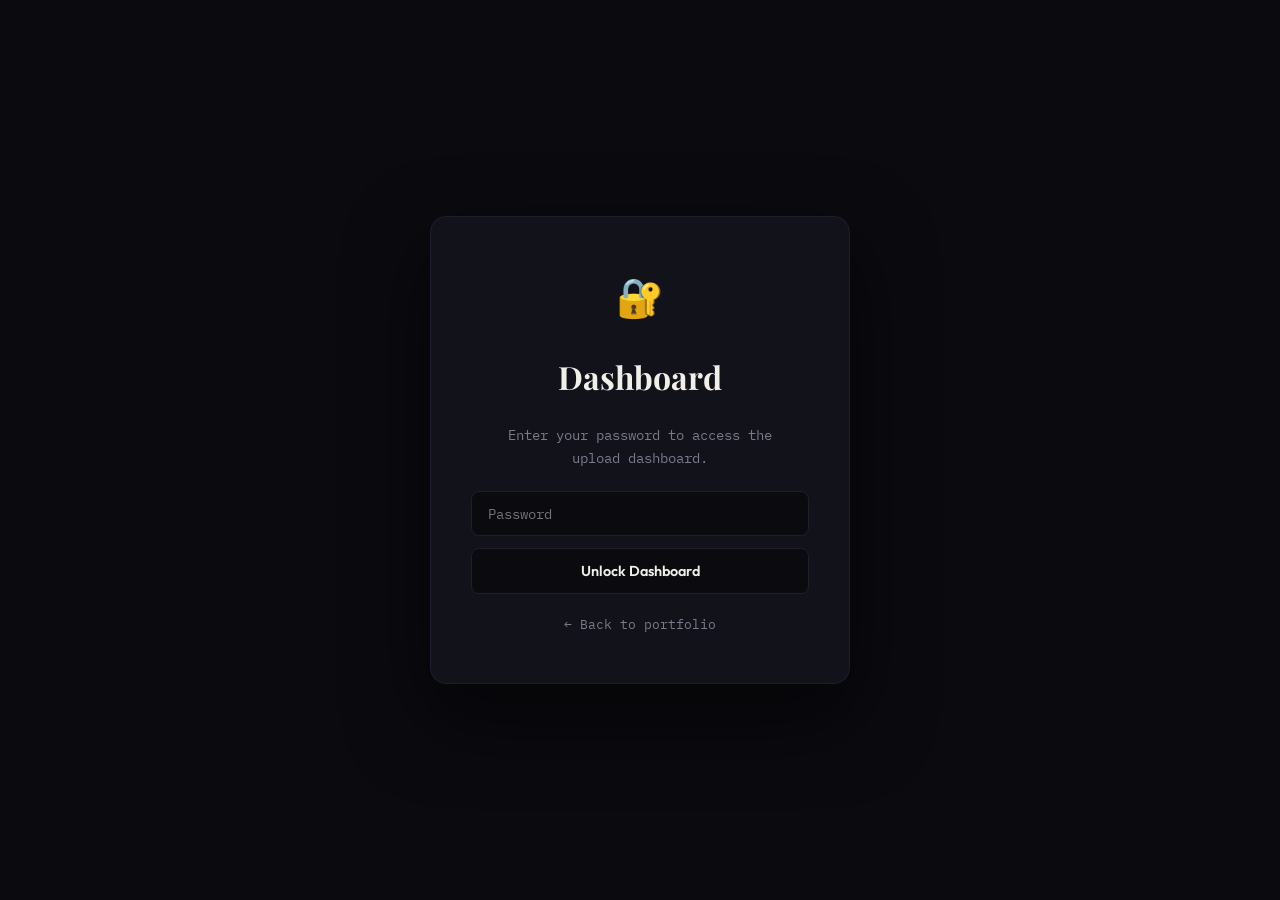
==== commit 96b892e4: "fix: remove PAT input field and use verified built-in token directly to eliminate bad credentials er" ====
--- a/upload.html
+++ b/upload.html
@@ -9,7 +9,7 @@
   <link rel="preconnect" href="https://fonts.gstatic.com" crossorigin />
   <link href="https://fonts.googleapis.com/css2?family=Playfair+Display:wght@400;600;700;900&family=IBM+Plex+Mono:wght@300;400;500&family=Outfit:wght@300;400;500;600;700&display=swap" rel="stylesheet" />
   <link rel="stylesheet" href="style.css" />
-  <link rel="stylesheet" href="upload.css?v=3" />
+  <link rel="stylesheet" href="upload.css?v=8" />
 </head>
 <body>
 
@@ -33,25 +33,8 @@
             color:var(--text);transition:border-color 0.2s;
           "
         />
-        <div style="text-align:left;">
-          <label style="font-family:var(--font-ui);font-size:0.75rem;color:var(--muted);display:block;margin-bottom:4px;">
-            GitHub Personal Access Token (PAT):
-          </label>
-          <input
-            id="token-input"
-            type="password"
-            placeholder="ghp_xxxxxxxxxxxxxxxxxxxxxxxxxxxxxxxxxxxx"
-            style="
-              width:100%;box-sizing:border-box;
-              background:var(--bg);border:1px solid var(--border);
-              border-radius:8px;padding:10px 14px;
-              font-family:var(--font-body);font-size:0.82rem;
-              color:var(--text);transition:border-color 0.2s;
-            "
-          />
-        </div>
         <p id="pw-error" style="color:#f07070;font-family:var(--font-body);font-size:0.78rem;display:none;margin:0;">
-          ✕ Incorrect password or invalid token.
+          ✕ Incorrect password. Try again.
         </p>
         <button id="pw-submit" class="btn-google">Unlock Dashboard</button>
       </div>
@@ -180,6 +163,6 @@
     </div>
   </div>
 
-  <script type="module" src="upload.js?v=3"></script>
+  <script type="module" src="upload.js?v=8"></script>
 </body>
 </html>
